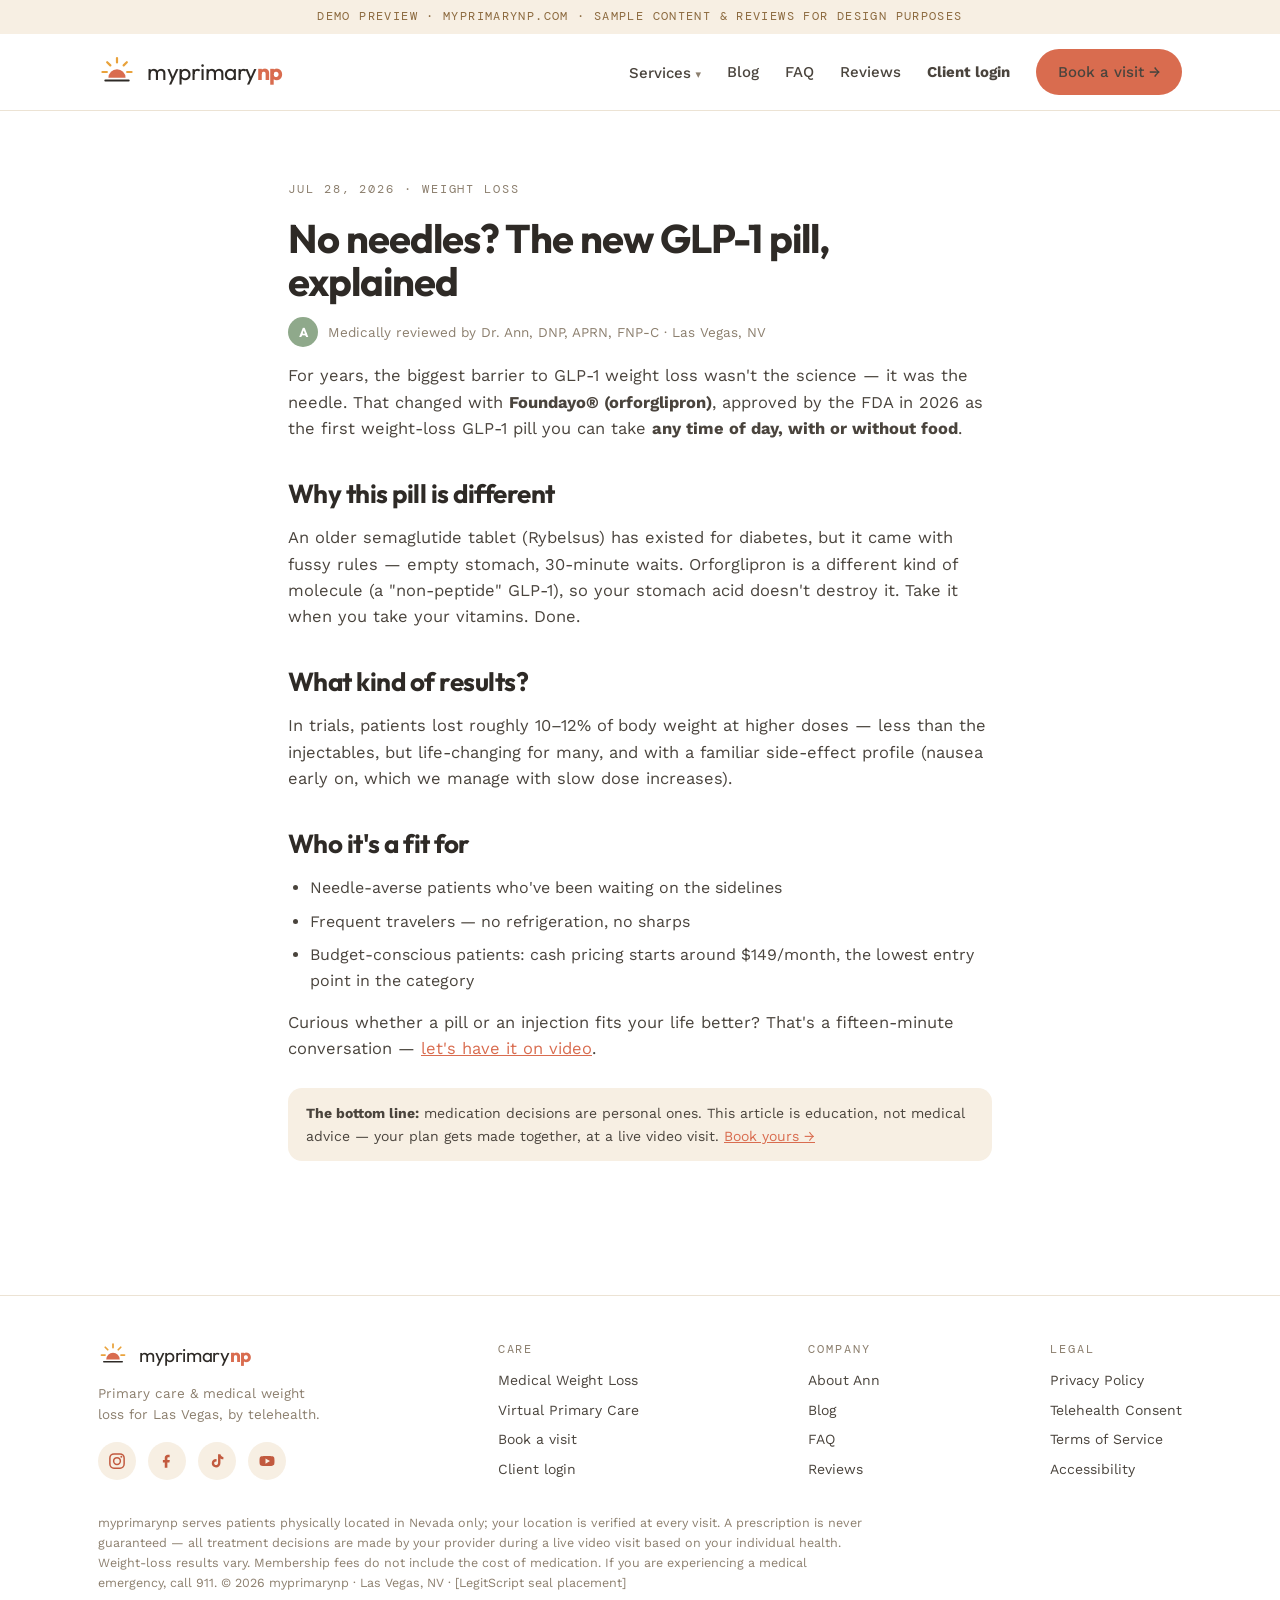
==== blog-glp1-pill.html @ a063f6d2 "Add MyprimaryNP demo site (12 static files)" ====
<!DOCTYPE html>
<html lang="en">
<head>
<meta charset="utf-8">
<meta name="viewport" content="width=device-width, initial-scale=1">
<title>No needles? The new GLP-1 pill, explained — myprimarynp blog</title>
<meta name="description" content="No needles? The new GLP-1 pill, explained">
<link rel="preconnect" href="https://fonts.googleapis.com">
<link href="https://fonts.googleapis.com/css2?family=Outfit:wght@400;500;700&family=Work+Sans:ital,wght@0,400;0,500;0,700;1,400&family=DM+Mono&display=swap" rel="stylesheet">
<link rel="stylesheet" href="styles.css">
<link rel="icon" type="image/svg+xml" href='data:image/svg+xml,<svg xmlns="http://www.w3.org/2000/svg" viewBox="0 0 120 120"><rect x="4" y="4" width="112" height="112" rx="28" fill="%23D96C4F"/><g stroke="%23FAF4EA" stroke-width="7" stroke-linecap="round"><line x1="60" y1="24" x2="60" y2="36"/><line x1="34" y1="35" x2="43" y2="44"/><line x1="86" y1="35" x2="77" y2="44"/></g><path d="M 36 80 A 24 24 0 0 1 84 80 Z" fill="%23FAF4EA"/><rect x="28" y="86" width="64" height="6" rx="3" fill="%23FAF4EA"/></svg>'>
</head>
<body>
<div class="demo-note">Demo preview · myprimarynp.com · sample content &amp; reviews for design purposes</div>
<nav class="top">
  <div class="wrap nav-inner">
    <a class="logo" href="index.html"><svg width="38" height="38" viewBox="0 0 120 120"><g stroke="#E9A23B" stroke-width="7" stroke-linecap="round"><line x1="60" y1="16" x2="60" y2="30"/><line x1="29" y1="29" x2="39" y2="39"/><line x1="91" y1="29" x2="81" y2="39"/><line x1="14" y1="60" x2="28" y2="60"/><line x1="106" y1="60" x2="92" y2="60"/></g><path d="M 33 78 A 27 27 0 0 1 87 78 Z" fill="#D96C4F"/><rect x="20" y="84" width="80" height="6" rx="3" fill="#2E2A26"/></svg><span class="word">myprimary<b>np</b></span></a>
    <div class="nav-links">
      <div class="dropdown">
        <a href="#">Services</a>
        <div class="menu">
          <a href="weight-loss.html"><b>Medical Weight Loss</b><small>GLP-1 programs · $129/mo</small></a>
          <a href="primary-care.html"><b>Virtual Primary Care</b><small>Visits from $49</small></a>
        </div>
      </div>
      <a href="blog.html">Blog</a>
      <a href="faq.html">FAQ</a>
      <a href="index.html#reviews">Reviews</a>
      <a href="portal.html" style="font-weight:700">Client login</a>
      <a class="btn btn-clay btn-sm" href="book.html">Book a visit →</a>
    </div>
  </div>
</nav>
<article class="post">
  <span class="mono">Jul 28, 2026 · Weight loss</span>
  <h1>No needles? The new GLP-1 pill, explained</h1>
  <div class="byline" style="margin:14px 0 6px"><span class="dot">A</span> Medically reviewed by Dr. Ann, DNP, APRN, FNP-C · Las Vegas, NV</div>
  
  <p>For years, the biggest barrier to GLP-1 weight loss wasn't the science — it was the needle. That changed with <b>Foundayo® (orforglipron)</b>, approved by the FDA in 2026 as the first weight-loss GLP-1 pill you can take <b>any time of day, with or without food</b>.</p>
  <h2>Why this pill is different</h2>
  <p>An older semaglutide tablet (Rybelsus) has existed for diabetes, but it came with fussy rules — empty stomach, 30-minute waits. Orforglipron is a different kind of molecule (a "non-peptide" GLP-1), so your stomach acid doesn't destroy it. Take it when you take your vitamins. Done.</p>
  <h2>What kind of results?</h2>
  <p>In trials, patients lost roughly 10–12% of body weight at higher doses — less than the injectables, but life-changing for many, and with a familiar side-effect profile (nausea early on, which we manage with slow dose increases).</p>
  <h2>Who it's a fit for</h2>
  <ul><li>Needle-averse patients who've been waiting on the sidelines</li><li>Frequent travelers — no refrigeration, no sharps</li><li>Budget-conscious patients: cash pricing starts around $149/month, the lowest entry point in the category</li></ul>
  <p>Curious whether a pill or an injection fits your life better? That's a fifteen-minute conversation — <a href="book.html">let's have it on video</a>.</p>
  <div class="reviewed"><b>The bottom line:</b> medication decisions are personal ones. This article is education, not medical advice — your plan gets made together, at a live video visit. <a href="book.html">Book yours →</a></div>
</article>
<footer>
  <div class="wrap">
    <div class="foot-grid">
      <div>
        <a class="logo" href="index.html"><svg width="30" height="30" viewBox="0 0 120 120"><g stroke="#E9A23B" stroke-width="7" stroke-linecap="round"><line x1="60" y1="16" x2="60" y2="30"/><line x1="29" y1="29" x2="39" y2="39"/><line x1="91" y1="29" x2="81" y2="39"/><line x1="14" y1="60" x2="28" y2="60"/><line x1="106" y1="60" x2="92" y2="60"/></g><path d="M 33 78 A 27 27 0 0 1 87 78 Z" fill="#D96C4F"/><rect x="20" y="84" width="80" height="6" rx="3" fill="#2E2A26"/></svg><span class="word" style="font-size:19px">myprimary<b>np</b></span></a>
        <p style="font-size:13.5px;color:var(--ink-mute);margin-top:12px;max-width:230px">Primary care &amp; medical weight loss for Las Vegas, by telehealth.</p>
        <div class="social">
  <a href="#" aria-label="Instagram"><svg width="18" height="18" viewBox="0 0 24 24" fill="none" stroke="#C25A3F" stroke-width="2" stroke-linecap="round"><rect x="2.5" y="2.5" width="19" height="19" rx="5.5"/><circle cx="12" cy="12" r="4.5"/><circle cx="17.8" cy="6.2" r="1.3" fill="#C25A3F" stroke="none"/></svg></a>
  <a href="#" aria-label="Facebook"><svg width="18" height="18" viewBox="0 0 24 24" fill="#C25A3F"><path d="M15.5 3.5H13c-2.2 0-4 1.8-4 4v3H6.5v3.5H9V21h3.5v-7h2.7l.55-3.5H12.5v-2.4c0-.6.5-1.1 1.1-1.1h1.9z"/></svg></a>
  <a href="#" aria-label="TikTok"><svg width="18" height="18" viewBox="0 0 24 24" fill="#C25A3F"><path d="M16.6 3c.4 1.9 1.7 3.4 3.9 3.7v3.1c-1.5 0-2.8-.4-3.9-1.2v5.9c0 3.7-2.6 6-5.9 6-3.1 0-5.7-2.2-5.7-5.5 0-3.6 3-5.8 6.4-5.5v3.2c-1.6-.4-3.2.6-3.2 2.3 0 1.5 1.2 2.4 2.5 2.4 1.5 0 2.7-1 2.7-3.1V3z"/></svg></a>
  <a href="#" aria-label="YouTube"><svg width="18" height="18" viewBox="0 0 24 24" fill="#C25A3F"><path d="M22 12c0-2.2-.2-3.8-.5-4.6-.3-.9-1-1.5-1.9-1.7C17.9 5.3 12 5.3 12 5.3s-5.9 0-7.6.4c-.9.2-1.6.8-1.9 1.7C2.2 8.2 2 9.8 2 12s.2 3.8.5 4.6c.3.9 1 1.4 1.9 1.7 1.7.4 7.6.4 7.6.4s5.9 0 7.6-.4c-.9-.2 1.6-.8 1.9-1.7.3-.8.5-2.4.5-4.6zM10 15.5v-7l6 3.5z"/></svg></a>
</div>
      </div>
      <div class="col"><div class="mono">Care</div><a href="weight-loss.html">Medical Weight Loss</a><a href="primary-care.html">Virtual Primary Care</a><a href="book.html">Book a visit</a><a href="portal.html">Client login</a></div>
      <div class="col"><div class="mono">Company</div><a href="index.html#about">About Ann</a><a href="blog.html">Blog</a><a href="faq.html">FAQ</a><a href="index.html#reviews">Reviews</a></div>
      <div class="col"><div class="mono">Legal</div><a href="#">Privacy Policy</a><a href="#">Telehealth Consent</a><a href="#">Terms of Service</a><a href="#">Accessibility</a></div>
    </div>
    <p class="disclaimer">myprimarynp serves patients physically located in Nevada only; your location is verified at every visit. A prescription is never guaranteed — all treatment decisions are made by your provider during a live video visit based on your individual health. Weight-loss results vary. Membership fees do not include the cost of medication. If you are experiencing a medical emergency, call 911. © 2026 myprimarynp · Las Vegas, NV · [LegitScript seal placement]</p>
  </div>
</footer>
</body>
</html>
---- styles.css ----
/* MyprimaryNP — Desert Dawn demo site */
:root{
  --clay:#D96C4F; --clay-dark:#C25A3F; --gold:#E9A23B; --sage:#8FA98B; --sage-dark:#6E8A6A;
  --linen:#FFFFFF; --linen-2:#F7EFE3; --card:#FFFFFF; --line:#ECE3D4;
  --ink:#2E2A26; --ink-soft:#4A443D; --ink-mute:#8C7F6E;
}
*{margin:0;padding:0;box-sizing:border-box}
html{scroll-behavior:smooth}
body{background:var(--linen);color:var(--ink);font-family:'Work Sans',system-ui,sans-serif;line-height:1.6}
.display{font-family:'Outfit',sans-serif;font-weight:700;letter-spacing:-.02em}
.mono{font-family:'DM Mono',monospace;font-size:12px;letter-spacing:.16em;text-transform:uppercase;color:var(--ink-mute)}
.wrap{max-width:1140px;margin:0 auto;padding:0 28px}
a{color:var(--clay)}
.btn{display:inline-flex;align-items:center;gap:8px;font-family:'Work Sans',sans-serif;font-weight:700;font-size:16px;border-radius:999px;padding:14px 28px;text-decoration:none;transition:transform .15s,background .15s;cursor:pointer;border:none}
.btn:hover{transform:translateY(-1px)}
.btn-clay{background:var(--clay);color:var(--card)} .btn-clay:hover{background:var(--clay-dark)}
.btn-ink{background:var(--ink);color:var(--card)}
.btn-ghost{border:2px solid var(--ink);color:var(--ink);background:transparent}
.btn-sm{padding:11px 22px;font-size:15px}
.badge{display:inline-block;font-family:'DM Mono',monospace;font-size:12px;letter-spacing:.14em;text-transform:uppercase;background:var(--linen-2);color:#8C6A3F;padding:9px 16px;border-radius:999px}

/* NAV */
nav.top{position:sticky;top:0;background:rgba(255,255,255,.92);backdrop-filter:blur(8px);border-bottom:1px solid var(--line);z-index:50}
.nav-inner{display:flex;align-items:center;justify-content:space-between;height:76px}
.logo{display:flex;align-items:center;gap:11px;text-decoration:none;color:var(--ink)}
.logo .word{font-family:'Outfit',sans-serif;font-weight:400;font-size:23px;letter-spacing:-.02em}
.logo .word b{color:var(--clay);font-weight:700}
.nav-links{display:flex;gap:26px;align-items:center}
.nav-links>a, .dropdown>a{color:var(--ink-soft);text-decoration:none;font-size:15px;font-weight:500}
.nav-links>a:hover{color:var(--clay)}
.dropdown{position:relative}
.dropdown>a::after{content:' ▾';font-size:11px;color:var(--ink-mute)}
.dropdown .menu{position:absolute;top:34px;left:-14px;background:var(--card);border:1px solid var(--line);border-radius:16px;padding:10px;min-width:230px;display:none;box-shadow:0 12px 30px rgba(46,42,38,.10)}
.dropdown:hover .menu{display:block}
.dropdown .menu a{display:block;padding:11px 14px;border-radius:10px;text-decoration:none;color:var(--ink);font-size:15px}
.dropdown .menu a:hover{background:var(--linen-2)}
.dropdown .menu a small{display:block;color:var(--ink-mute);font-size:12.5px;font-weight:400}

/* HERO + SECTIONS */
.hero{padding:80px 0 64px}
.hero-grid{display:grid;grid-template-columns:1.1fr .9fr;gap:56px;align-items:center}
h1{font-family:'Outfit',sans-serif;font-weight:700;font-size:52px;line-height:1.08;letter-spacing:-.025em}
h1 em,h2 em{font-style:normal;color:var(--clay)}
h2{font-family:'Outfit',sans-serif;font-weight:700;font-size:34px;line-height:1.18;letter-spacing:-.02em;margin-top:10px}
h3.card-t{font-family:'Outfit',sans-serif;font-weight:700;font-size:20px;margin:16px 0 10px}
.lead{font-size:19px;color:var(--ink-soft);margin:22px 0 30px;max-width:540px}
section{padding:64px 0}
.sec-head{max-width:660px;margin-bottom:40px}
.cards3{display:grid;grid-template-columns:repeat(3,1fr);gap:22px}
.cards2{display:grid;grid-template-columns:1fr 1fr;gap:22px}
.card{background:var(--card);border:1px solid var(--line);border-radius:22px;padding:30px;box-shadow:0 1px 3px rgba(46,42,38,.05)}
.card p{font-size:15px;color:var(--ink-soft)}
.icon-tile{width:54px;height:54px;border-radius:16px;display:flex;align-items:center;justify-content:center}
.hl{background:#FDEEE8;border-color:#F0CBBD}

/* PANEL / ART */
.panel{background:var(--linen-2);border-radius:32px;padding:52px}
.hero-art{background:var(--linen-2);border-radius:32px;padding:40px;display:flex;flex-direction:column;align-items:center;gap:24px}
.steps-mini{width:100%;display:flex;flex-direction:column;gap:13px}
.step-mini{display:flex;gap:14px;align-items:center;background:var(--card);border:1px solid var(--line);border-radius:16px;padding:13px 18px;font-size:15px}
.step-mini .n{font-family:'DM Mono',monospace;font-size:12px;color:var(--card);background:var(--clay);width:26px;height:26px;border-radius:50%;display:flex;align-items:center;justify-content:center;flex-shrink:0}

/* REVIEWS */
.gsum{display:flex;align-items:center;gap:18px;margin-bottom:32px;flex-wrap:wrap}
.stars{color:var(--gold);letter-spacing:2px;font-size:18px}
.review{background:var(--card);border:1px solid var(--line);border-radius:20px;padding:24px;box-shadow:0 1px 3px rgba(46,42,38,.05)}
.review .who{display:flex;align-items:center;gap:12px;margin-bottom:10px}
.review .av{width:42px;height:42px;border-radius:50%;display:flex;align-items:center;justify-content:center;color:var(--card);font-family:'Outfit',sans-serif;font-weight:700}
.review .name{font-weight:700;font-size:15px}
.review .when{font-size:12.5px;color:var(--ink-mute)}
.review p{font-size:14.5px;color:var(--ink-soft)}

/* FAQ */
details.faq{background:var(--card);border:1px solid var(--line);border-radius:16px;padding:0;margin-bottom:12px;overflow:hidden}
details.faq summary{list-style:none;cursor:pointer;padding:20px 24px;font-weight:700;font-size:16px;display:flex;justify-content:space-between;align-items:center;gap:16px}
details.faq summary::-webkit-details-marker{display:none}
details.faq summary::after{content:'+';font-family:'Outfit',sans-serif;font-size:22px;color:var(--clay);flex-shrink:0}
details.faq[open] summary::after{content:'–'}
details.faq .a{padding:0 24px 20px;font-size:15px;color:var(--ink-soft)}

/* PRICING */
.price{font-family:'Outfit',sans-serif;font-weight:700;font-size:40px;color:var(--clay);margin:14px 0 4px}
.price small{font-family:'Work Sans',sans-serif;font-weight:400;font-size:15px;color:var(--ink-mute)}
ul.feat{list-style:none;margin:18px 0 26px}
ul.feat li{padding-left:28px;position:relative;margin-bottom:10px;font-size:15px;color:var(--ink-soft)}
ul.feat li::before{content:'';position:absolute;left:0;top:7px;width:14px;height:14px;border-radius:50%;background:var(--sage)}

/* BLOG */
.post-card{background:var(--card);border:1px solid var(--line);border-radius:22px;overflow:hidden;text-decoration:none;color:var(--ink);display:flex;flex-direction:column;transition:transform .15s;box-shadow:0 1px 3px rgba(46,42,38,.05)}
.post-card:hover{transform:translateY(-3px)}
.post-card .thumb{height:170px;display:flex;align-items:center;justify-content:center}
.post-card .pc-body{padding:22px 24px 26px}
.post-card h3{font-family:'Outfit',sans-serif;font-weight:700;font-size:19px;line-height:1.3;margin:10px 0 8px}
.post-card p{font-size:14px;color:var(--ink-soft)}
.byline{display:flex;align-items:center;gap:10px;font-size:13.5px;color:var(--ink-mute);margin-top:14px}
.byline .dot{width:30px;height:30px;border-radius:50%;background:var(--sage);color:var(--card);display:flex;align-items:center;justify-content:center;font-family:'Outfit',sans-serif;font-weight:700;font-size:13px}
article.post{max-width:760px;margin:0 auto;padding:64px 28px}
article.post h1{font-size:40px;margin:16px 0 10px}
article.post h2{font-size:26px;margin:36px 0 12px}
article.post p{margin:16px 0;color:var(--ink-soft);font-size:16.5px}
article.post ul{margin:16px 0 16px 22px;color:var(--ink-soft)}
article.post li{margin-bottom:8px}
.reviewed{background:var(--linen-2);border-radius:14px;padding:14px 18px;font-size:14px;color:var(--ink-soft);margin:26px 0}

/* PORTAL */
.portal-shell{max-width:960px;margin:0 auto}
.login-card{max-width:440px;margin:0 auto;background:var(--card);border:1px solid var(--line);border-radius:24px;padding:40px}
label{font-size:13.5px;font-weight:700;display:block;margin:16px 0 6px}
input,select,textarea{width:100%;padding:13px 16px;border:1.5px solid var(--line);border-radius:12px;background:#fff;font-family:'Work Sans',sans-serif;font-size:15px;color:var(--ink)}
input:focus,select:focus,textarea:focus{outline:2px solid var(--clay);border-color:transparent}
.dash{display:none}
.dash.on{display:block}
.dash-grid{display:grid;grid-template-columns:repeat(3,1fr);gap:18px;margin-top:24px}
.stat{background:var(--card);border:1px solid var(--line);border-radius:18px;padding:22px}
.stat .v{font-family:'Outfit',sans-serif;font-weight:700;font-size:28px;color:var(--clay)}
.msg{display:flex;gap:12px;margin-bottom:14px}
.msg .b{background:var(--linen-2);border-radius:14px;padding:12px 16px;font-size:14.5px;max-width:80%}
.msg.me{justify-content:flex-end}
.msg.me .b{background:#FDEEE8}

/* BOOKING */
.book-grid{display:grid;grid-template-columns:1fr 1.2fr;gap:28px;align-items:start}
.cal{display:grid;grid-template-columns:repeat(7,1fr);gap:6px;margin-top:14px}
.cal .dow{font-family:'DM Mono',monospace;font-size:11px;text-transform:uppercase;color:var(--ink-mute);text-align:center;padding:6px 0}
.cal button{aspect-ratio:1;border:1px solid var(--line);background:var(--card);border-radius:10px;font-family:'Work Sans',sans-serif;font-size:14px;cursor:pointer;color:var(--ink)}
.cal button:disabled{opacity:.32;cursor:default}
.cal button:hover:not(:disabled){border-color:var(--clay)}
.cal button.sel{background:var(--clay);color:#fff;border-color:var(--clay);font-weight:700}
.slots{display:flex;flex-wrap:wrap;gap:10px;margin-top:14px}
.slots button{padding:10px 16px;border-radius:999px;border:1.5px solid var(--line);background:var(--card);cursor:pointer;font-size:14px;font-family:'Work Sans',sans-serif}
.slots button:hover{border-color:var(--clay)}
.slots button.sel{background:var(--clay);color:#fff;border-color:var(--clay);font-weight:700}

/* CTA BAND + FOOTER */
.band{background:var(--clay);border-radius:32px;padding:58px;text-align:center;color:var(--card)}
.band h2{color:var(--card)} .band p{color:#F8DCD2;max-width:520px;margin:14px auto 28px}
.band .btn{background:var(--card);color:var(--ink)}
footer{border-top:1px solid var(--line);padding:44px 0 56px;margin-top:44px}
.foot-grid{display:flex;justify-content:space-between;gap:40px;flex-wrap:wrap}
.foot-grid .col .mono{margin-bottom:10px}
.foot-grid .col a{display:block;color:var(--ink-soft);text-decoration:none;font-size:14px;margin-bottom:7px}
.foot-grid .col a:hover{color:var(--clay)}
.social{display:flex;gap:12px;margin-top:16px}
.social a{width:38px;height:38px;border-radius:50%;background:var(--linen-2);display:flex;align-items:center;justify-content:center;transition:background .15s}
.social a:hover{background:#F0CBBD}
.disclaimer{font-size:12.5px;color:var(--ink-mute);max-width:780px;line-height:1.6;margin-top:26px}
.demo-note{background:#F7EFE3;text-align:center;font-family:'DM Mono',monospace;font-size:11.5px;letter-spacing:.12em;text-transform:uppercase;color:#8C6A3F;padding:8px}

@media(max-width:900px){
  .hero-grid,.cards2,.book-grid,.dash-grid{grid-template-columns:1fr}
  .cards3{grid-template-columns:1fr}
  h1{font-size:38px}
  .nav-links{display:none}
}
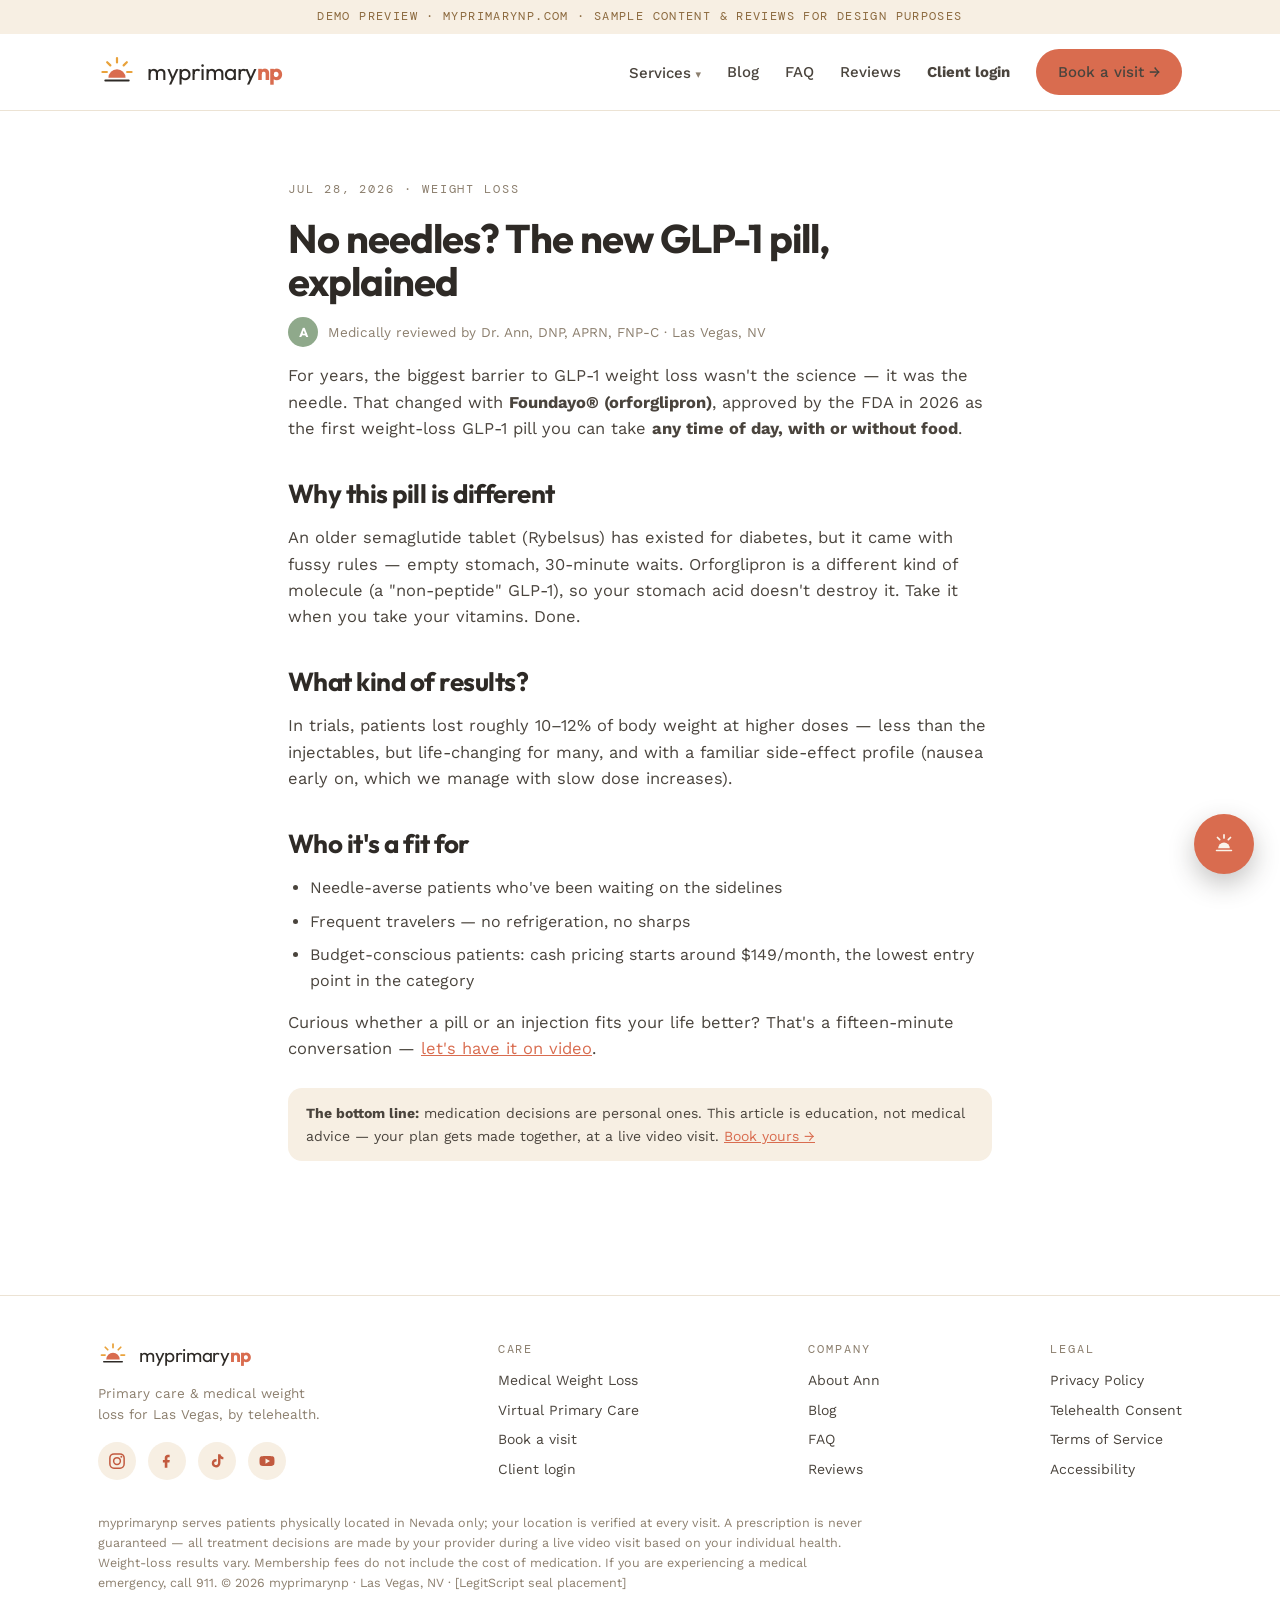
==== commit 8ed8584e: "Add AI assistant chat widget (support + medical routing)" ====
--- a/blog-glp1-pill.html
+++ b/blog-glp1-pill.html
@@ -21,6 +21,8 @@
         <div class="menu">
           <a href="weight-loss.html"><b>Medical Weight Loss</b><small>GLP-1 programs · $129/mo</small></a>
           <a href="primary-care.html"><b>Virtual Primary Care</b><small>Visits from $49</small></a>
+          <a href="primary-care.html#chronic"><b>Chronic Care</b><small>Ongoing plans from $35/mo</small></a>
+          <a href="primary-care.html#quick"><b>Quick Visits</b><small>Same-week care from $35</small></a>
         </div>
       </div>
       <a href="blog.html">Blog</a>
@@ -66,5 +68,6 @@
     <p class="disclaimer">myprimarynp serves patients physically located in Nevada only; your location is verified at every visit. A prescription is never guaranteed — all treatment decisions are made by your provider during a live video visit based on your individual health. Weight-loss results vary. Membership fees do not include the cost of medication. If you are experiencing a medical emergency, call 911. © 2026 myprimarynp · Las Vegas, NV · [LegitScript seal placement]</p>
   </div>
 </footer>
+<script src="chat.js" defer></script>
 </body>
 </html>
--- a/styles.css
+++ b/styles.css
@@ -131,6 +131,53 @@
 .slots button:hover{border-color:var(--clay)}
 .slots button.sel{background:var(--clay);color:#fff;border-color:var(--clay);font-weight:700}
 
+/* CONDITION / SERVICE CARDS (chronic + quick visits) */
+.svc-card{background:var(--card);border:1px solid var(--line);border-radius:22px;padding:26px;box-shadow:0 1px 3px rgba(46,42,38,.05);transition:transform .15s,box-shadow .15s;display:flex;flex-direction:column}
+.svc-card:hover{transform:translateY(-2px);box-shadow:0 12px 30px rgba(46,42,38,.10)}
+.svc-tag{display:inline-block;font-family:'DM Mono',monospace;font-size:11px;letter-spacing:.14em;text-transform:uppercase;background:var(--linen-2);color:#8C6A3F;padding:4px 10px;border-radius:7px;margin-bottom:14px;align-self:flex-start}
+.svc-card h3{font-family:'Outfit',sans-serif;font-weight:700;font-size:19px;margin-bottom:8px}
+.svc-card p{font-size:14.5px;color:var(--ink-soft);margin-bottom:18px}
+.svc-meta{display:flex;justify-content:space-between;align-items:center;gap:10px;border-top:1px dashed var(--line);padding-top:14px;margin-top:auto;font-size:13px;color:var(--ink-mute)}
+.svc-meta .price{font-family:'DM Mono',monospace;font-size:13.5px;color:var(--clay-dark);font-weight:500;white-space:nowrap}
+.svc-note{margin-top:22px;font-size:13.5px;color:var(--ink-mute);max-width:640px}
+.alt-bg{background:var(--linen-2)}
+.alt-bg .svc-tag{background:#fff}
+
+/* VISIT-NOTE CHART CARD (primary-care hero) */
+.chart-wrap{position:relative;max-width:440px;justify-self:end;width:100%}
+.chart-card{background:var(--card);border:1px solid var(--line);border-radius:22px;box-shadow:0 24px 48px -24px rgba(46,42,38,.30);padding:26px 26px 20px;transform:rotate(1.4deg)}
+.chart-head{display:flex;justify-content:space-between;align-items:flex-start;gap:12px;margin-bottom:16px}
+.chart-tag{display:inline-block;font-family:'DM Mono',monospace;font-size:10.5px;letter-spacing:.14em;text-transform:uppercase;background:var(--ink);color:var(--card);padding:4px 10px;border-radius:6px}
+.chart-card h4{font-family:'Outfit',sans-serif;font-weight:700;font-size:16px;margin:12px 0 2px;color:var(--ink)}
+.chart-sub{font-size:13px;color:var(--ink-mute)}
+.chart-date{font-family:'DM Mono',monospace;font-size:11px;letter-spacing:.08em;text-transform:uppercase;color:var(--ink-mute);white-space:nowrap}
+.chart-svg{margin:14px 0 4px}
+.chart-figures{display:flex;justify-content:space-between;gap:12px;border-top:1px dashed var(--line);padding-top:14px;margin-top:8px}
+.chart-figures .num{font-family:'DM Mono',monospace;font-size:17px;font-weight:500;color:var(--ink)}
+.chart-figures .num.down{color:var(--clay-dark)}
+.chart-figures .lbl{display:block;font-family:'DM Mono',monospace;font-size:10px;letter-spacing:.08em;text-transform:uppercase;color:var(--ink-mute);margin-top:2px}
+.float-pill{position:absolute;bottom:-16px;left:26px;background:var(--sage-dark);color:#fff;padding:9px 16px;border-radius:999px;box-shadow:0 14px 26px -12px rgba(110,138,106,.6);font-size:13px;font-weight:700;display:flex;align-items:center;gap:7px;transform:rotate(-2deg)}
+@media(max-width:900px){
+  .chart-wrap{justify-self:start;margin-top:8px}
+  .chart-card{transform:none}
+}
+
+/* WHY NP-LED */
+.why-grid{display:grid;grid-template-columns:1.1fr .9fr;gap:52px;align-items:center}
+.why-list{display:flex;flex-direction:column;gap:24px;margin-top:30px}
+.why-item{display:flex;gap:16px}
+.why-num{font-family:'DM Mono',monospace;font-size:14px;color:var(--clay);font-weight:500;flex-shrink:0;width:30px;padding-top:2px}
+.why-item h4{font-family:'Outfit',sans-serif;font-weight:700;font-size:16.5px;margin-bottom:4px}
+.why-item p{font-size:14.5px;color:var(--ink-soft)}
+.why-quote{background:var(--ink);border-radius:32px;padding:42px;color:#fff}
+.why-quote .mono{color:var(--gold);margin-bottom:14px;display:block}
+.why-quote blockquote{font-family:'Outfit',sans-serif;font-weight:500;font-size:22px;line-height:1.4;margin-bottom:20px;letter-spacing:-.01em}
+.why-quote cite{font-style:normal;color:#C9BFB2;font-size:14px}
+
+@media(max-width:900px){
+  .why-grid{grid-template-columns:1fr}
+}
+
 /* CTA BAND + FOOTER */
 .band{background:var(--clay);border-radius:32px;padding:58px;text-align:center;color:var(--card)}
 .band h2{color:var(--card)} .band p{color:#F8DCD2;max-width:520px;margin:14px auto 28px}
